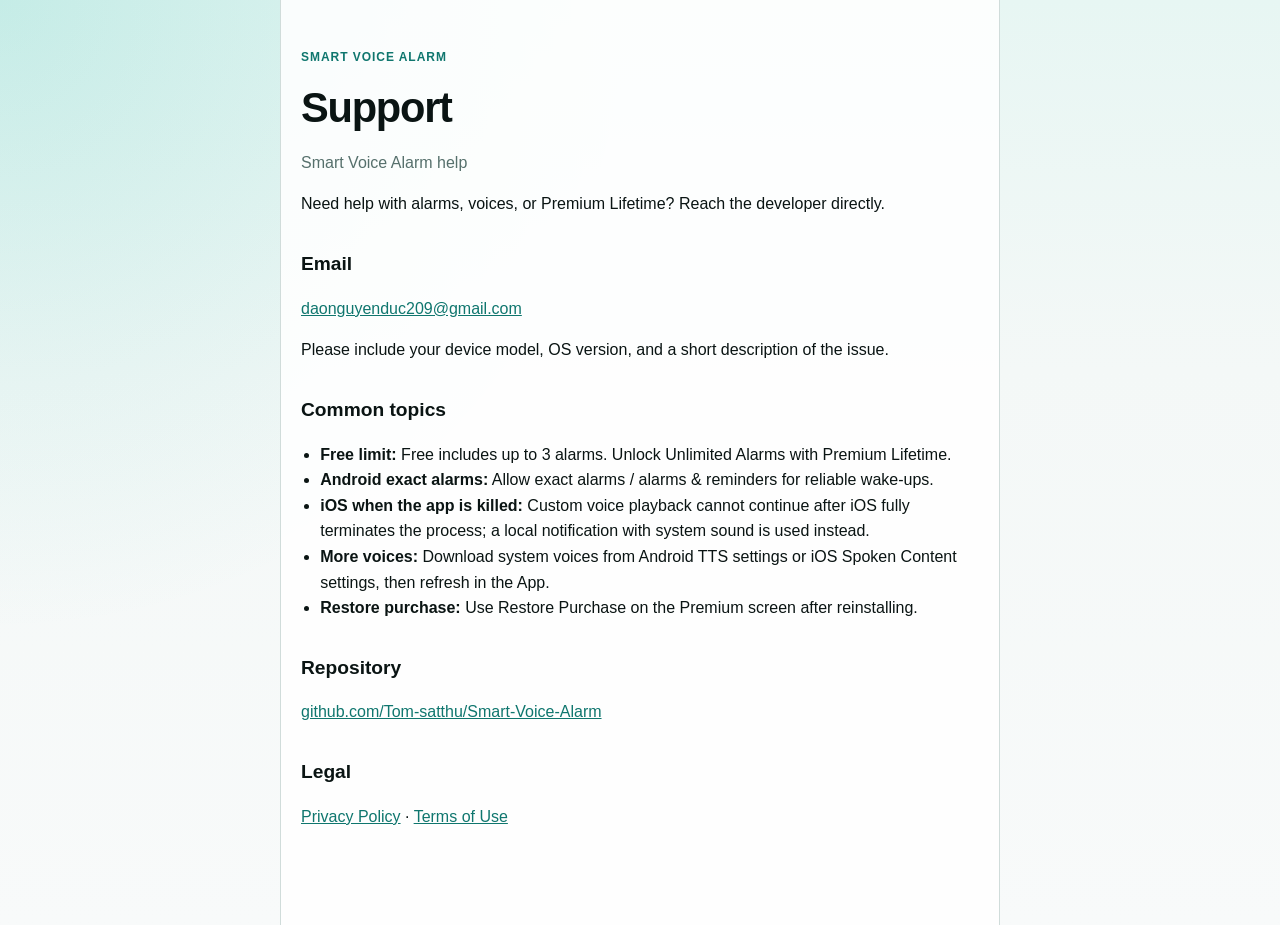
==== web/support/index.html @ 78e15854 "Complete phase 3.2: Premium IAP, alarm limit, voices, release prep Add real in_app_purchase for Prem" ====
<!DOCTYPE html>
<html lang="en">
<head>
  <meta charset="utf-8" />
  <meta name="viewport" content="width=device-width, initial-scale=1" />
  <title>Support · Smart Voice Alarm</title>
  <link rel="stylesheet" href="../legal.css" />
</head>
<body>
  <main class="doc">
    <p class="eyebrow"><a href="../">Smart Voice Alarm</a></p>
    <h1>Support</h1>
    <p class="meta">Smart Voice Alarm help</p>

    <p>Need help with alarms, voices, or Premium Lifetime? Reach the developer directly.</p>

    <h2>Email</h2>
    <p><a href="mailto:daonguyenduc209@gmail.com">daonguyenduc209@gmail.com</a></p>
    <p>Please include your device model, OS version, and a short description of the issue.</p>

    <h2>Common topics</h2>
    <ul>
      <li><strong>Free limit:</strong> Free includes up to 3 alarms. Unlock Unlimited Alarms with Premium Lifetime.</li>
      <li><strong>Android exact alarms:</strong> Allow exact alarms / alarms &amp; reminders for reliable wake-ups.</li>
      <li><strong>iOS when the app is killed:</strong> Custom voice playback cannot continue after iOS fully terminates the process; a local notification with system sound is used instead.</li>
      <li><strong>More voices:</strong> Download system voices from Android TTS settings or iOS Spoken Content settings, then refresh in the App.</li>
      <li><strong>Restore purchase:</strong> Use Restore Purchase on the Premium screen after reinstalling.</li>
    </ul>

    <h2>Repository</h2>
    <p><a href="https://github.com/Tom-satthu/Smart-Voice-Alarm">github.com/Tom-satthu/Smart-Voice-Alarm</a></p>

    <h2>Legal</h2>
    <p><a href="../privacy/">Privacy Policy</a> · <a href="../terms/">Terms of Use</a></p>
  </main>
</body>
</html>
---- web/legal.css ----
:root {
  --bg: #f4f8f7;
  --ink: #0a1413;
  --muted: #56706c;
  --brand: #0f766e;
  --card: #ffffff;
  --line: #d0dcda;
  --max: 720px;
  font-family: "Segoe UI", "Helvetica Neue", Arial, sans-serif;
}

* { box-sizing: border-box; }

body {
  margin: 0;
  background:
    radial-gradient(circle at top left, rgba(20, 184, 166, 0.16), transparent 40%),
    linear-gradient(180deg, #e7f6f3 0%, var(--bg) 40%, #f8fafa 100%);
  color: var(--ink);
  line-height: 1.6;
}

.doc {
  max-width: var(--max);
  margin: 0 auto;
  padding: 48px 20px 80px;
  background: color-mix(in srgb, var(--card) 88%, transparent);
  border-inline: 1px solid var(--line);
  min-height: 100vh;
}

.eyebrow {
  margin: 0 0 8px;
  text-transform: uppercase;
  letter-spacing: 0.08em;
  font-size: 12px;
  font-weight: 700;
}

.eyebrow a { color: var(--brand); text-decoration: none; }

h1 {
  margin: 0 0 8px;
  font-size: clamp(2rem, 4vw, 2.6rem);
  letter-spacing: -0.03em;
}

h2 {
  margin-top: 2rem;
  font-size: 1.2rem;
}

.meta { color: var(--muted); margin-top: 0; }

a { color: var(--brand); }

ul { padding-left: 1.2rem; }

@media (max-width: 720px) {
  .doc { border-inline: 0; }
}
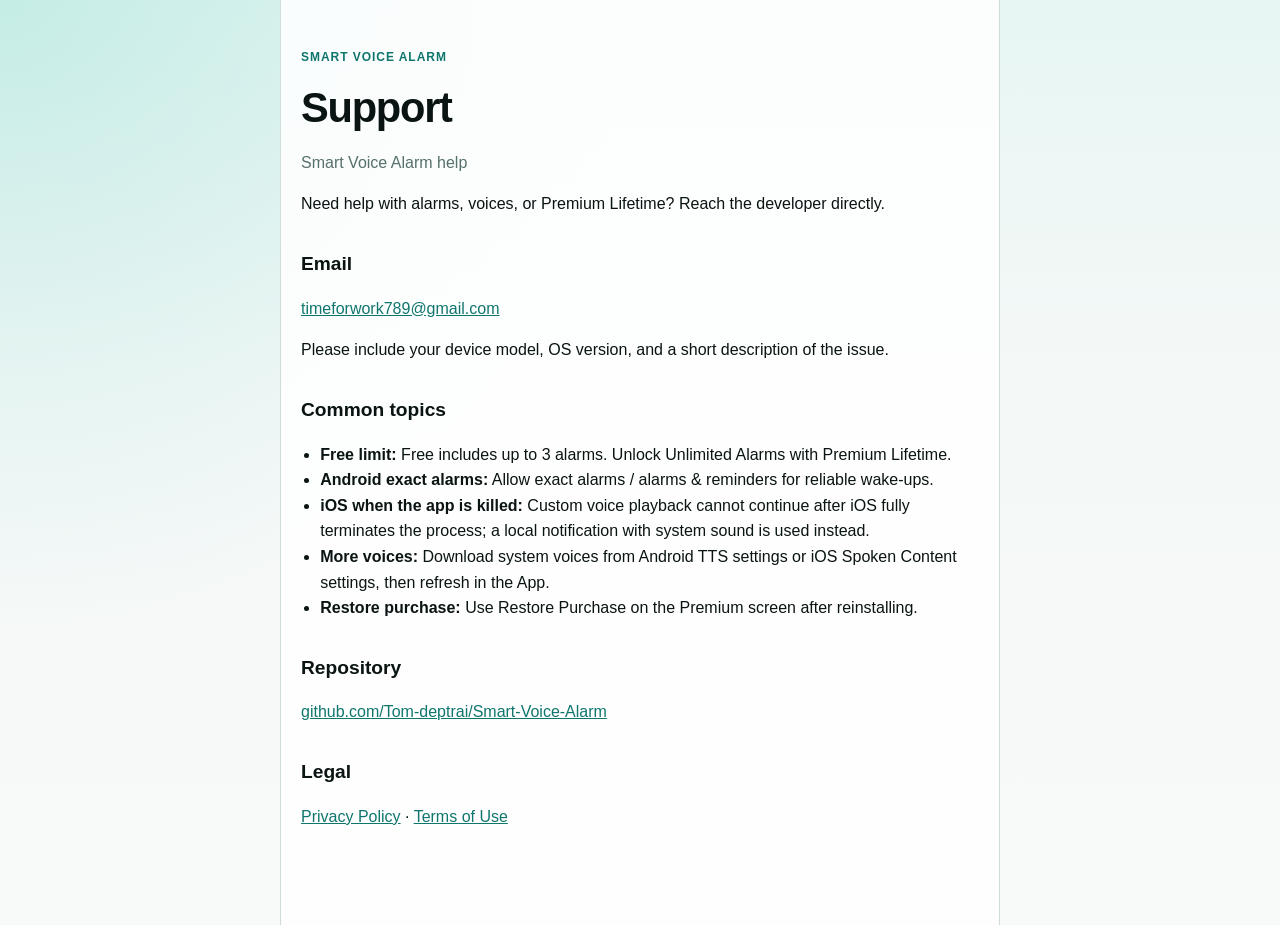
==== commit c32fa28a: "Prepare settings and release information Co-authored-by: Cursor <cursoragent@cursor.com>" ====
--- a/web/support/index.html
+++ b/web/support/index.html
@@ -15,7 +15,7 @@
     <p>Need help with alarms, voices, or Premium Lifetime? Reach the developer directly.</p>
 
     <h2>Email</h2>
-    <p><a href="mailto:daonguyenduc209@gmail.com">daonguyenduc209@gmail.com</a></p>
+    <p><a href="mailto:timeforwork789@gmail.com">timeforwork789@gmail.com</a></p>
     <p>Please include your device model, OS version, and a short description of the issue.</p>
 
     <h2>Common topics</h2>
@@ -28,7 +28,7 @@
     </ul>
 
     <h2>Repository</h2>
-    <p><a href="https://github.com/Tom-satthu/Smart-Voice-Alarm">github.com/Tom-satthu/Smart-Voice-Alarm</a></p>
+    <p><a href="https://github.com/Tom-deptrai/Smart-Voice-Alarm">github.com/Tom-deptrai/Smart-Voice-Alarm</a></p>
 
     <h2>Legal</h2>
     <p><a href="../privacy/">Privacy Policy</a> · <a href="../terms/">Terms of Use</a></p>
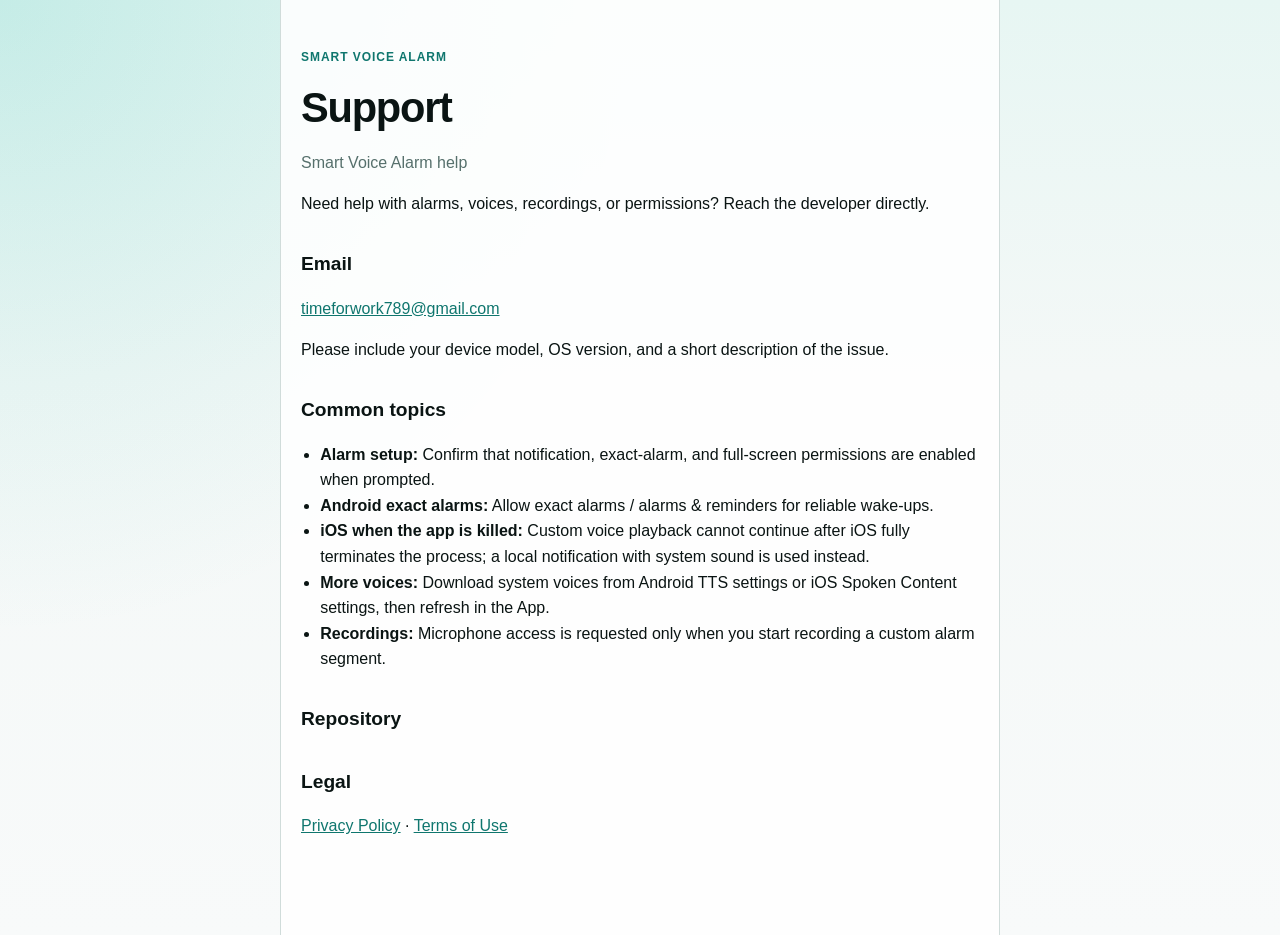
==== commit b9278fd1: "fix: prepare paid Android release audit" ====
--- a/web/support/index.html
+++ b/web/support/index.html
@@ -12,7 +12,7 @@
     <h1>Support</h1>
     <p class="meta">Smart Voice Alarm help</p>
 
-    <p>Need help with alarms, voices, or Premium Lifetime? Reach the developer directly.</p>
+    <p>Need help with alarms, voices, recordings, or permissions? Reach the developer directly.</p>
 
     <h2>Email</h2>
     <p><a href="mailto:timeforwork789@gmail.com">timeforwork789@gmail.com</a></p>
@@ -20,15 +20,14 @@
 
     <h2>Common topics</h2>
     <ul>
-      <li><strong>Free limit:</strong> Free includes up to 3 alarms. Unlock Unlimited Alarms with Premium Lifetime.</li>
+      <li><strong>Alarm setup:</strong> Confirm that notification, exact-alarm, and full-screen permissions are enabled when prompted.</li>
       <li><strong>Android exact alarms:</strong> Allow exact alarms / alarms &amp; reminders for reliable wake-ups.</li>
       <li><strong>iOS when the app is killed:</strong> Custom voice playback cannot continue after iOS fully terminates the process; a local notification with system sound is used instead.</li>
       <li><strong>More voices:</strong> Download system voices from Android TTS settings or iOS Spoken Content settings, then refresh in the App.</li>
-      <li><strong>Restore purchase:</strong> Use Restore Purchase on the Premium screen after reinstalling.</li>
+      <li><strong>Recordings:</strong> Microphone access is requested only when you start recording a custom alarm segment.</li>
     </ul>
 
     <h2>Repository</h2>
-    <p><a href="https://github.com/Tom-deptrai/Smart-Voice-Alarm">github.com/Tom-deptrai/Smart-Voice-Alarm</a></p>
 
     <h2>Legal</h2>
     <p><a href="../privacy/">Privacy Policy</a> · <a href="../terms/">Terms of Use</a></p>
